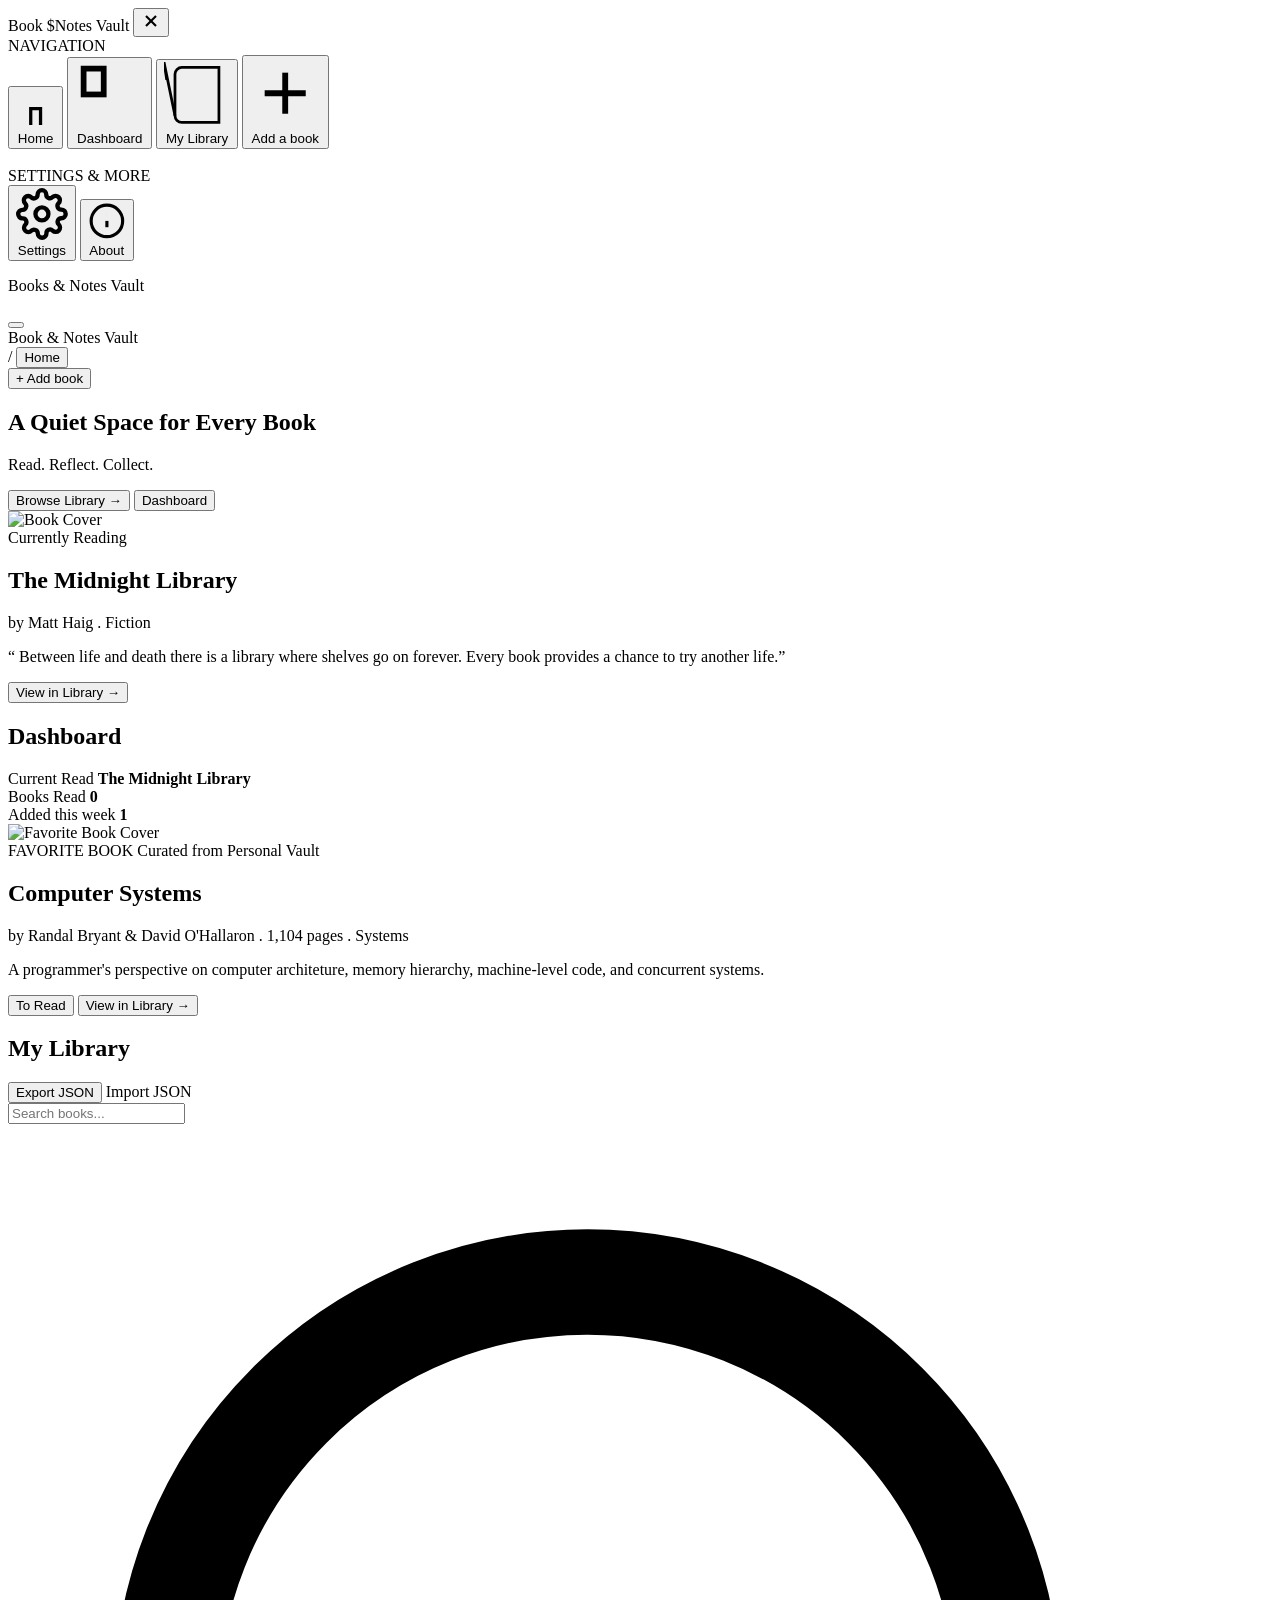
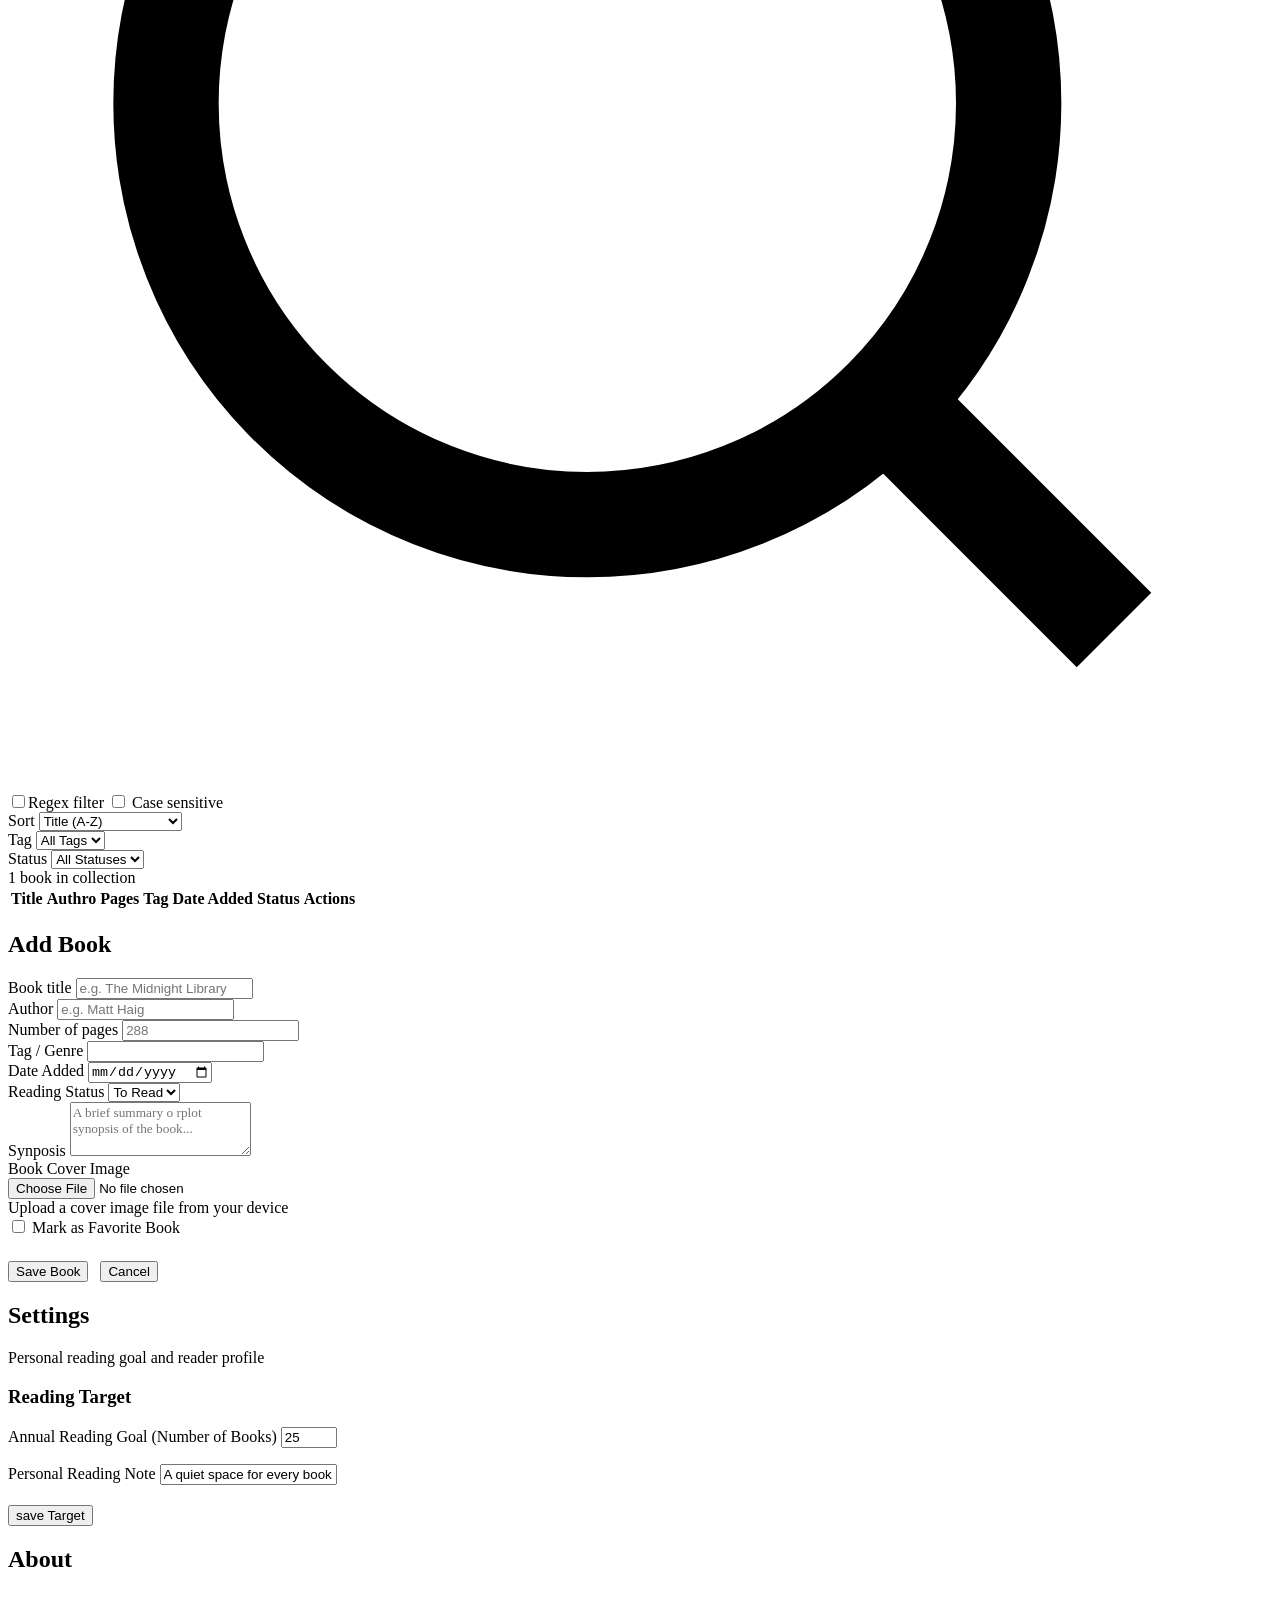
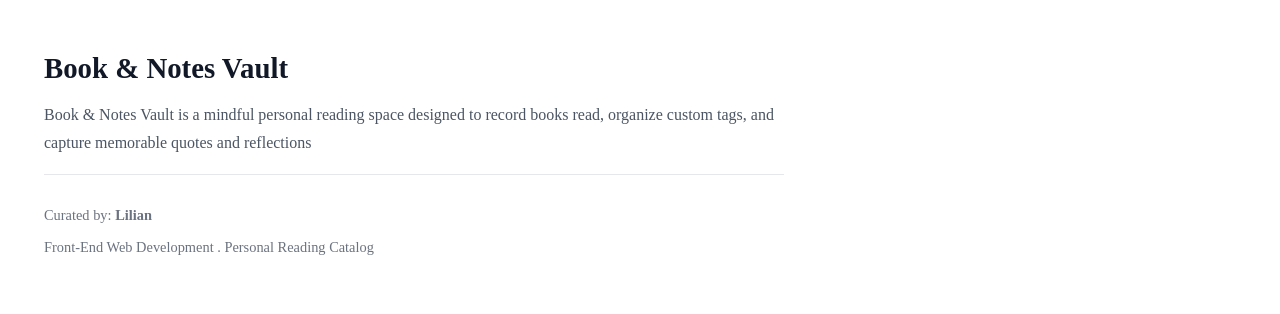
==== index.html @ d0d9c3d2 "Updating." ====
<!DOCTYPE html>
<html lang="en">

<head>
    <meta charset="UTF-8">
    <meta name="viewport" content="width=device-width, initial-scale=1.0">
    <title>Book $ Notes Vault</title>

    <meta name="desription" contnet="Apersonal reading space and book notes vault.">
    <meta name="author" content="Lilian">

    <link rel="preconnect" href="https://fonts.googleapis.com">
    <link rel="preconnect" href="https://fonts.gstatic.com" crossorigin>
    <link
        href="https://fonts.googleapis.com/css2?family=Lora:ital,wght@0,400;0,500;0,600;1,400&family=Outfit:wght@300;400;500;600;700&display=swap"
        rel="stylesheet">

    <link rel="stylesheet" href="styles/base.css">
    <link rel="stylesheet" href="styles/layout.css">
    <link rel="stylesheet" href="styles/components.css">
</head>

<body>

    <div class="drawer-backdrop" id="drawer-backdrop"></div>
    <aside class="nav-drawer" id="nav-drawer" aria-label="Navigation">
        <div class="drawer-top">
            <span class="brand-title">Book $Notes Vault</span>
            <button type="button" class="drawer-close" id="drawer-close-btn" aria-label="close menu">
                <svg viewBox="0 0 24 24" width="20" stroke="currentColor" stroke-width="2.5" fill="none">
                    <line x1="18" y1="6" x2="6" y2="18"></line>
                    <line x1="6" y1="6" x2="18" y2="18"></line>
                </svg>
            </button>
        </div>

        <div class="drawer-section-title">NAVIGATION</div>

        <nav class="drawer-nav">
            <button type="button" class="drawer-item active" data-view="home">
                <svg class="nav-icon" viewBox="0 0 24 24" fill="none" stroke="currentColor" stroke-width="2">
                    <path d="M3 919-7 9 7v11a2 2 0 0 1-2 2H5a2 2 0 0 1-2-2z"></path>
                    <polyline points="9 22 9 12 15 12 15 22"></polyline>
                </svg>

                Home
            </button>

            <button type="button" class="drawer-item" data-view="dashboard">
                <svg class="nav-icon" viewBox="0 0 24 24" fill="none" stroke="currentColor" stroke-width="2">
                    <rect x="3" y="3" width="7" height="9">
                        << /rect>
                            <rect x="14" y="3" width="7" height="5"></rect>
                            <rect x="14" y="12" width="7" height="9"></rect>
                            <rect x="3" y="16" width="7" height="5"></rect>
                </svg>

                Dashboard
            </button>

            <button type="button" class="drawer-item" data-view="catalog">
                <svg class="nav-icon" viewBox="0 0 24 24" fill="none" stroke="currentColor" stroke-wiidth="2">
                    <path d="M4 19.542.5 2.5 0 0 1 6.5 17H20"></path>
                    <path d="M6.5 2H20v20H6.5A2.5 2.5 0 0 1 4 19.5v-15A2.5 2.5 0 0 1 6.5 2z"></path>
                </svg>

                My Library

            </button>

            <button type="button" class="drawer-item" data-view="add-book">
                <svg class="nav-icon" viewBox="0 0 24 24" fill="none" stroke="currentColor" stroke-width="2">
                    <line x1="12" y1="5" x2="12" y2="19"></line>
                    <line x1="5" y1="12" x2="19" y2="12"></line>
                </svg>

                Add a book

            </button>

            <div class="drawer-section-title" style="margin-top: 18px;">SETTINGS & MORE</div>

            <button type="button" class="drawer-item" data-view="settings">
                <svg class="nav-icon" viewBox="0 0 24 24" fill="none" stroke="currentColor" stroke-width="2">
                    <circle cx="12" cy="12" r="3"></circle>
                    <path
                        d="M19.4 15a1.65 1.65 0 0 0 .33 1.82l.06.06a2 2 0 0 1 0 2.83 2 2 0 0 1-2.83 0l-.06-.06a1.65 1.65 0 0 0-1.82-.33 1.65 1.65 0 0 0-1 1.51V21a2 2 0 0 1-2 2 2 2 0 0 1-2-2v-.09A1.65 1.65 0 0 0 9 19.4a1.65 1.65 0 0 0-1.82.33l-.06.06a2 2 0 0 1-2.83 0 2 2 0 0 1 0-2.83l.06-.06a1.65 1.65 0 0 0 .33-1.82 1.65 1.65 0 0 0-1.51-1H3a2 2 0 0 1-2-2 2 2 0 0 1 2-2h.09A1.65 1.65 0 0 0 4.6 9a1.65 1.65 0 0 0-.33-1.82l-.06-.06a2 2 0 0 1 0-2.83 2 2 0 0 1 2.83 0l.06.06a1.65 1.65 0 0 0 1.82.33H9a1.65 1.65 0 0 0 1-1.51V3a2 2 0 0 1 2-2 2 2 0 0 1 2 2v.09a1.65 1.65 0 0 0 1 1.51 1.65 1.65 0 0 0 1.82-.33l.06-.06a2 2 0 0 1 2.83 0 2 2 0 0 1 0 2.83l-.06.06a1.65 1.65 0 0 0-.33 1.82V9a1.65 1.65 0 0 0 1.51 1H21a2 2 0 0 1 2 2 2 2 0 0 1-2 2h-.09a1.65 1.65 0 0 0-1.51 1z">
                    </path>
                </svg>

                Settings
            </button>

            <button type="button" class="drawer-item" data-view="about">
                <svg class="nav-icon" viewBox="0 0 24 24" fill="none" stroke="currentColor" stroke-width="2">
                    <circle cx="12" cy="12" r="10"></circle>
                    <line x1="12" y1="16" x2="12" y2="12"></line>
                    <line x1="12" y1="8" x2="12.01" y2="8"></line>
                </svg>

                About
            </button>
        </nav>

        <div class="drawer-footer">
            <p> Books & Notes Vault</p>
        </div>
    </aside>

    <div class="app-layout">
        <main class="main-content">

            <!-- Top Header Navigation Bar-->
            <header class="topbar">
                <div class="topbar-left">
                    <button type="button" class="btn-back" id="btn-back" aria-label="Go back" style="display: none;">
                        <svg width="18" height="18" viewBox="0 0 24 24" fill="none" stroke="currentColor"
                            stroke-width="2.2" stroke-liinecap="round" stroke-linejoin="round">
                            <line x1="19" y1="12" x2="5" y2="12"></line>
                            <polyline points="12 19 5 12 12 5"></polyline>
                        </svg>
                    </button>
                    <button type="button" class="hamburger-btn" id="hambruger-btn" aria-label="Toggle navigation menu"
                        title="Open navigation menu">
                        <span class="bar"></span>
                        <span class="bar"></span>
                        <span class="bar"></span>
                    </button>
                    <div class="brand topbar-brand" id="brand-home-link" title="Return to Home"
                        style="cursor: pointer;">
                        <span class="brand-title topbar-brand-title">Book & Notes Vault</span>
                        <div class="sep">/</span> <button type="button" class="breadcrumb-home-btn"
                                id="breadcrumb-home-btn">Home</button>
                            <span id="breadcrumb-sub"></span>
                        </div>
                    </div>
                    <div class="topbar-right">
                        <button type="button" class="btn btn-primary btn-sm btn-go-add">+ Add book</button>
                    </div>
            </header>

            <!-- VIEW 0: HOME PAGE -->
            <section class="view-section active" id="view-home">
                <div class="home-centered-wrap">

                    <div class="home-intro-centered">
                        <h1 class="home-headline">A Quiet Space for Every Book</h1>
                        <p class="home-subheadline">Read. Reflect. Collect.</p>
                        <div class="home-actions-centered">
                            <button type="button" class="btn btn-primary" id="home-cta-library">Browse Library
                                &rarr;</button>
                            <button type="button" class="btn btn-secondary" id="home-cta-dashboard">Dashboard</button>
                        </div>
                    </div>

                    <!-- Centered Large Spotlight Card-->
                    <div class="spotlight-centered-card">
                        <div class="spotlight-cover-large">
                            <img src="./assets/empty-book.svg" alt="Book Cover" class="spotlight-cover-img"
                                id="home-spotlight-img">
                        </div>

                        <div class="spotlight-details-large">
                            <span class="spotlight-simple-tag" id="home-spotlight-tag">Currently Reading</span>
                            <h2 class="spotlight-title-large" id="home-spotlight-title">The Midnight Library</h2>
                            <p class="spotlight-author-large" id="home-spotlight-author">by Matt Haig . Fiction</p>
                            <p class="spotlight-qoute-larger" id="home-spotlight-synopsis">
                                &ldquo; Between life and death there is a library where shelves go on forever. Every
                                book provides a chance to try another life.&rdquo;
                            </p>
                            <div class="spotlight-footer-large">
                                <button type="button" class="btn-link-action" id="home-spotlight-view-btn">View in
                                    Library &rarr;</button>
                            </div>
                        </div>
                    </div>

                </div>
            </section>

            <!-- VIEW 1: DASHBOARD -->
            <section class="view-section" id="view-dashboard">
                <div class="view-header">
                    <h1 class="header-title">Dashboard</h1>
                </div>

                <div class="stats-row stats-row-4">
                    <div class="card stat-card">
                        <span class="stat-label">Current Read</span>
                        <strong class="stat-value" id="stat-current-read">The Midnight Library</strong>
                    </div>
                    <div class="card stat-card">
                        <span class="stat-label">Books Read</span>
                        <strong class="stat-value" id="stat-books-read">0</strong>
                    </div>
                    <div class="card stat-card">
                        <span class="stat-lable">Added this week</span>
                        <strong class="stat-value" id="stat-added-week">1</strong>
                    </div>
                </div>

                <!-- Twice-Long Favorite Book Showcase Card -->
                <div class="card favorite-book-card" id="favorite-book-card">
                    <div class="fvaorite-card-content">
                        <div class="favorite-cover-preview">
                            <img src="./assests/empty-book.svg" alt="Favorite Book Cover" class="favorite-cover-img"
                                id="favorite-cover-img">
                        </div>
                        <div class="favorite-card-details">
                            <div class="favorite-card-badge-row">
                                <span class="favorite-card-badge" id="favorite-card-header-badge">FAVORITE BOOK</span>
                                <span class="favorite-card-subbadge" id="favorite-card-subbadge">Curated from Personal
                                    Vault</span>
                            </div>
                            <h2 class="favorite-book-title" id="favorite-book-title">Computer Systems</h2>
                            <div class="favorite-book-meta" id="favorite-book-author">by Randal Bryant &amp; David
                                O'Hallaron . 1,104 pages . Systems</div>
                            <p class="favorite-book-synopsis" id="favorite-book-synopsis">
                                A programmer's perspective on computer architeture, memory hierarchy, machine-level
                                code, and concurrent systems.
                            </p>
                            <div class="favorite-card-actions">
                                <button type="button" class="btn-toogle-status-pill" id="favorite-book-badge"
                                    title="Click to cycle status">To Read</button>
                                <button type="button" class="btn btn-secondary btn-sm" id="fav-view-library-btn">View in
                                    Library &rarr;</button>
                            </div>
                        </div>
                    </div>
                </div>
            </section>

            <!-- VIEW 2: CATALOG (MY LIBRARY) -->

            <section class="view-section" id="view-catalog">
                <div class="view-header">
                    <h1 class="header-title">My Library</h1>
                    <div class="view-header-actions">
                        <button type="button" class="btn btn-secondary btn-sm" id="btn-export-json">Export JSON</button>
                        <buttoon type="button" class="btn btn-secondary btn-sm" id="btn-import-trigger">Import
                            JSON</button>
                            <input type="file" id="import-file-input" accept=".json" style="display:none;">
                    </div>
                </div>

                <div class="search-row">
                    <div class="search-input-wrap">
                        <input type="text" id="catalog-search-input" class="search-input" placeholder="Search books...">
                        <svg class="search-icon" viewBox="0 0 24 24" fill="none" stroke="currentColor" stroke-width="2">
                            <circle cx="11" cy="11" r="8"></circle>
                            <line x1="21" y1="21" x2="16.61" y2="16.61"></line>
                        </svg>
                    </div>
                    <label class="checkbox-label">
                        <input type="checkbox" id="catalog-regex-check">Regex filter
                    </label>
                    <label class="checkbox-label">
                        <input type="checkbox" id="catalog-case-check"> Case sensitive
                    </label>
                </div>

                <div class="toolbar-strip">
                    <div class="select-field">
                        <label for="catalog-sort">Sort</label>
                        <select id="catalog-sort" class="form-select">
                            <option value="title-asc">Title (A-Z)</option>
                            <option value="title-desc">Title (A-Z)</option>
                            <option value="pages-desc">Pages (High to Low)</option>
                            <option value="date-desc">Recently Added</option>
                        </select>
                    </div>


                    <div class="select-field">
                        <label for="catalog-filter-tag">Tag</label>
                        <select id="catalog-filter-tag" class="form-select">
                            <option value="All">All Tags</option>
                        </select>
                    </div>

                    <div class="select-field">
                        <label for="catalog-filter-status">Status</label>
                        <select id="catalog-filter-status" class="form-select">
                            <option value="All">All Statuses</option>
                            <option value="Reading">Reading</option>
                            <option value="Read">Read</option>
                            <option value="To Read">To Read</option>
                        </select>
                    </div>
                </div>

                <!-- Desktop Books Table Card -->

                <div class="card table-card desktop-only-table">
                    <div class="table-card-header" id="table-count-lable">1 book in collection</div>
                    <div class="table-responsive">
                        <table class="catalog-table">
                            <thead>
                                <tr>
                                    <th>Title</th>
                                    <th>Authro</th>
                                    <th>Pages</th>
                                    <th>Tag</th>
                                    <th>Date Added</th>
                                    <th class="th-status">Status</th>
                                    <th class="th-actions">Actions</th>
                                </tr>
                            </thead>
                            <tbody id="catalog-table-body">
                            <tbody>
                        </table>
                    </div>
                </div>

                <!-- Mobile Books Card List-->

                <div class="mobile-books-container" id="mobile-books-container">
                </div>
            </section>

            <!-- VIEW 3: ADD BOOK -->
            <section class="view-section" id="view-add-book">
                <div class="view-header">
                    <h1 class="header-title" id="form-view-title">Add Book</h1>
                </div>

                <div class="card form-card">
                    <form id="book-form">
                        <input type="hidden" id="editind-book-id" value="">

                        <div class="form-grid">
                            <div class="form-field">
                                <label for="form-title" class="form-label">Book title</label>
                                <input type="text" id="form-title" class="form-input" required
                                    placeholder="e.g. The Midnight Library">
                            </div>


                            <div class="form-field">
                                <label for="form-author" class="form-label">Author</label>
                                <input type="text" id="form-author" class="form-input" required
                                    placeholder="e.g. Matt Haig">
                            </div>

                            <div class="form-field">
                                <label for="form-pages" class="form-label">Number of pages</label>
                                <input type="number" id="form-pages" class="form-input" required min="1"
                                    placeholder="288">
                            </div>

                            <div class="form-field">
                                <label for="form-tag" class="form-label">Tag / Genre</label>
                                <input type="text" id="form-tag" class="form-input"
                                    placeholders="e.g. Fiction, History, Philosophy...">
                            </div>

                            <div class="form-field">
                                <label for="form-date" class="form-label">Date Added</label>
                                <input type="date" id="form-date" class="form-input" required>
                            </div>

                            <div class="form-field">
                                <Label for="form-status" class="form-label">Reading Status</Label>
                                <select id="form-status" class="form-select">
                                    <option value="To read" selected>To Read</option>
                                    <option value="Reading">Reading</option>
                                    <option value="Read">Read</option>
                                </select>
                            </div>

                            <div class="form-field form-field-full">
                                <label for="form-synopsis" class="form-label">Synposis</label>
                                <textarea id="form-synopsis" class="form-input" rows="3"
                                    style="resize: vertical; font-family: inherit;"
                                    placeholder="A brief summary o rplot synopsis of the book..."></textarea>
                            </div>

                            <div class="form-field form-field-full">
                                <label class="form-label" for="form-cover-file">Book Cover Image</label>
                                <div class="cover-upload-box">
                                    <input type="file" id="form-cover-file" class="form-file-input" accept="image/*">
                                    <div class="cover-upload-info">Upload a cover image file from your device</div>
                                    <div class="cover-preview-row" id="cover-preview-row" style="display: none;">
                                        <img id="cover-preview-img" src="" alt="Cover Preview" class="cover-thumb">
                                        <button type="button" class="btn btn-secondary btn-sm"
                                            id="btn-remove-cover">Remove Image</button>
                                    </div>
                                </div>
                            </div>

                            <div class="form-field form-field-full">
                                <label class="checkbox-label">
                                    <input type="checkbox" id="form-is-favorite"> Mark as Favorite Book
                                </label>
                            </div>
                        </div>

                        <div class="form-actions" style="margin-top: 24px; display: flex; gap: 12px;">
                            <button type="submit" class="btn btn-primmary" id="btn-save-book">Save Book</button>
                            <button type="button" class="btn btn-secondary" id="btn-cancel-form">Cancel</button>
                        </div>
                    </form>
                </div>
            </section>

            <!-- VIEW 4: SETTINGS / READING TARGET -->
            <section class="view-section" id="view-settings">
                <div class="view-header">
                    <h1 class="header-title">Settings</h1>
                    <p class="header-subtitle">Personal reading goal and reader profile</p>
                </div>

                <div class="settings-grid" style="grid-template-columns: 1fr; max-width: 580px;">
                    <div class="card settings-card">
                        <h3 class="settings-card-title">Reading Target</h3>
                        <form id="settings-form">
                            <div class="form-field" style="margin-bottom: 16px;">
                                <label for="pref-reader-goal" class="form-label">Annual Reading Goal (Number of
                                    Books)</label>
                                <input type="number" id="pref-reader-goal" class="form-input" min="1" max="500"
                                    value="25">
                            </div>

                            <div class="form-field" style="margin-bottom: 20px;">
                                <label for="pref-reader-motto" class="form-label">Personal Reading Note</label>
                                <input type="text" id="pref-reader-motto" class="form-input"
                                    value="A quiet space for every book.">
                            </div>

                            <button type="submit" class="btn btn-primary">save Target</button>
                        </form>
                    </div>
                </div>
            </section>

            <!-- VIEW 5: ABOUT -->
            <section class="view-section" id="view-about">
                <div class="view-header">
                    <h1 class="header-title">About</h1>
                </div>

                <div class="card about-card" style="max-width: 740px; padding: 36px;">
                    <h2 style="font-family: var(--font-serif); font-size: 1.8rem; margin-bottom: 14px; color: #111827;">
                        Book & Notes Vault</h2>
                    <p style="color: #4B5563; line-height: 1.7; margin-bottom: 18px;">
                        Book & Notes Vault is a mindful personal reading space designed to record books read, organize
                        custom tags, and capture memorable quotes and reflections

                    </p>
                    <div style="border-top: 1px solid #E5E7EB; padding-top: 18px; margin-top: 18px;">
                        <p style="font-size: 0.9rem; color: #6B7280; margin-bottom: 6px;">Curated by:
                            <strong>Lilian</strong>
                        </p>
                        <p style="font-size: 0.9rem; color: #6B7280;">Front-End Web Development . Personal Reading
                            Catalog</p>
                    </div>
                </div>
            </section>

        </main>
    </div>

    <div class="toast" id="toast"></div>

    <script src="scripts/app.js"></script>
</body>

</html>
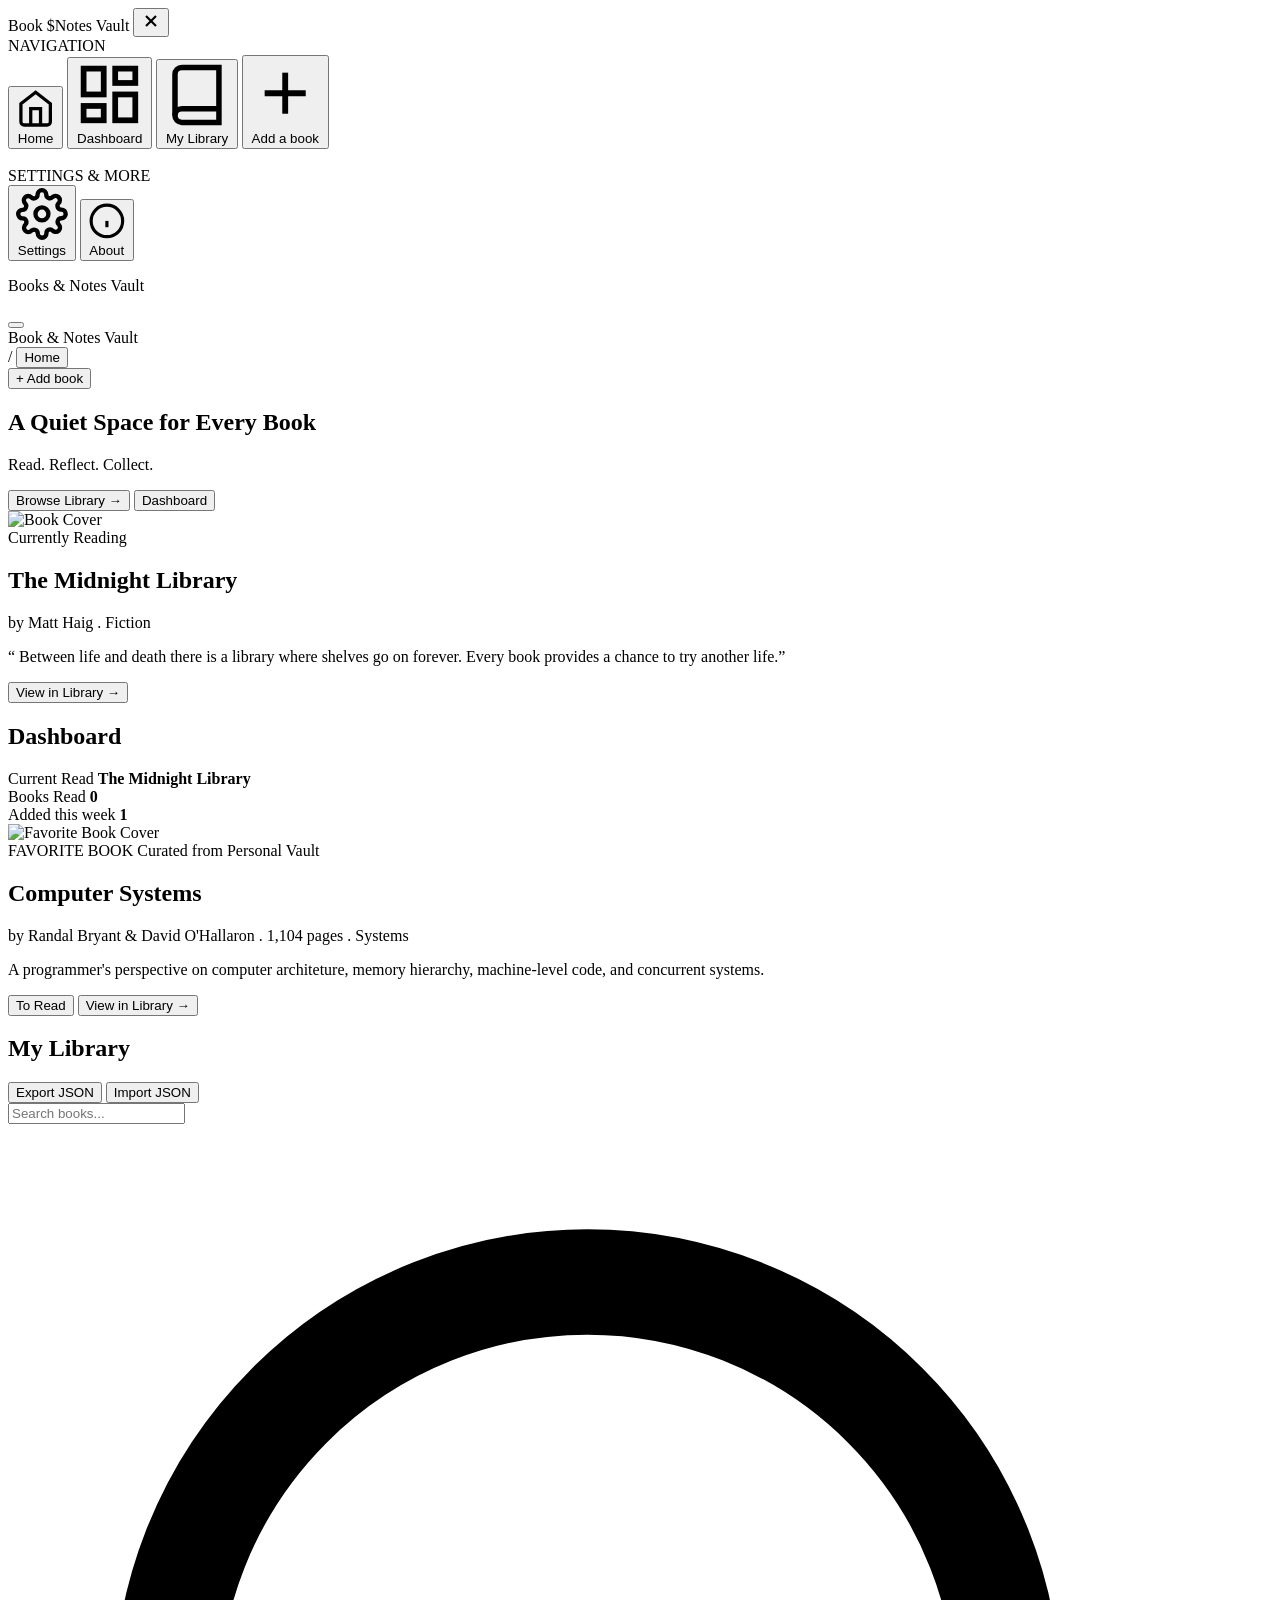
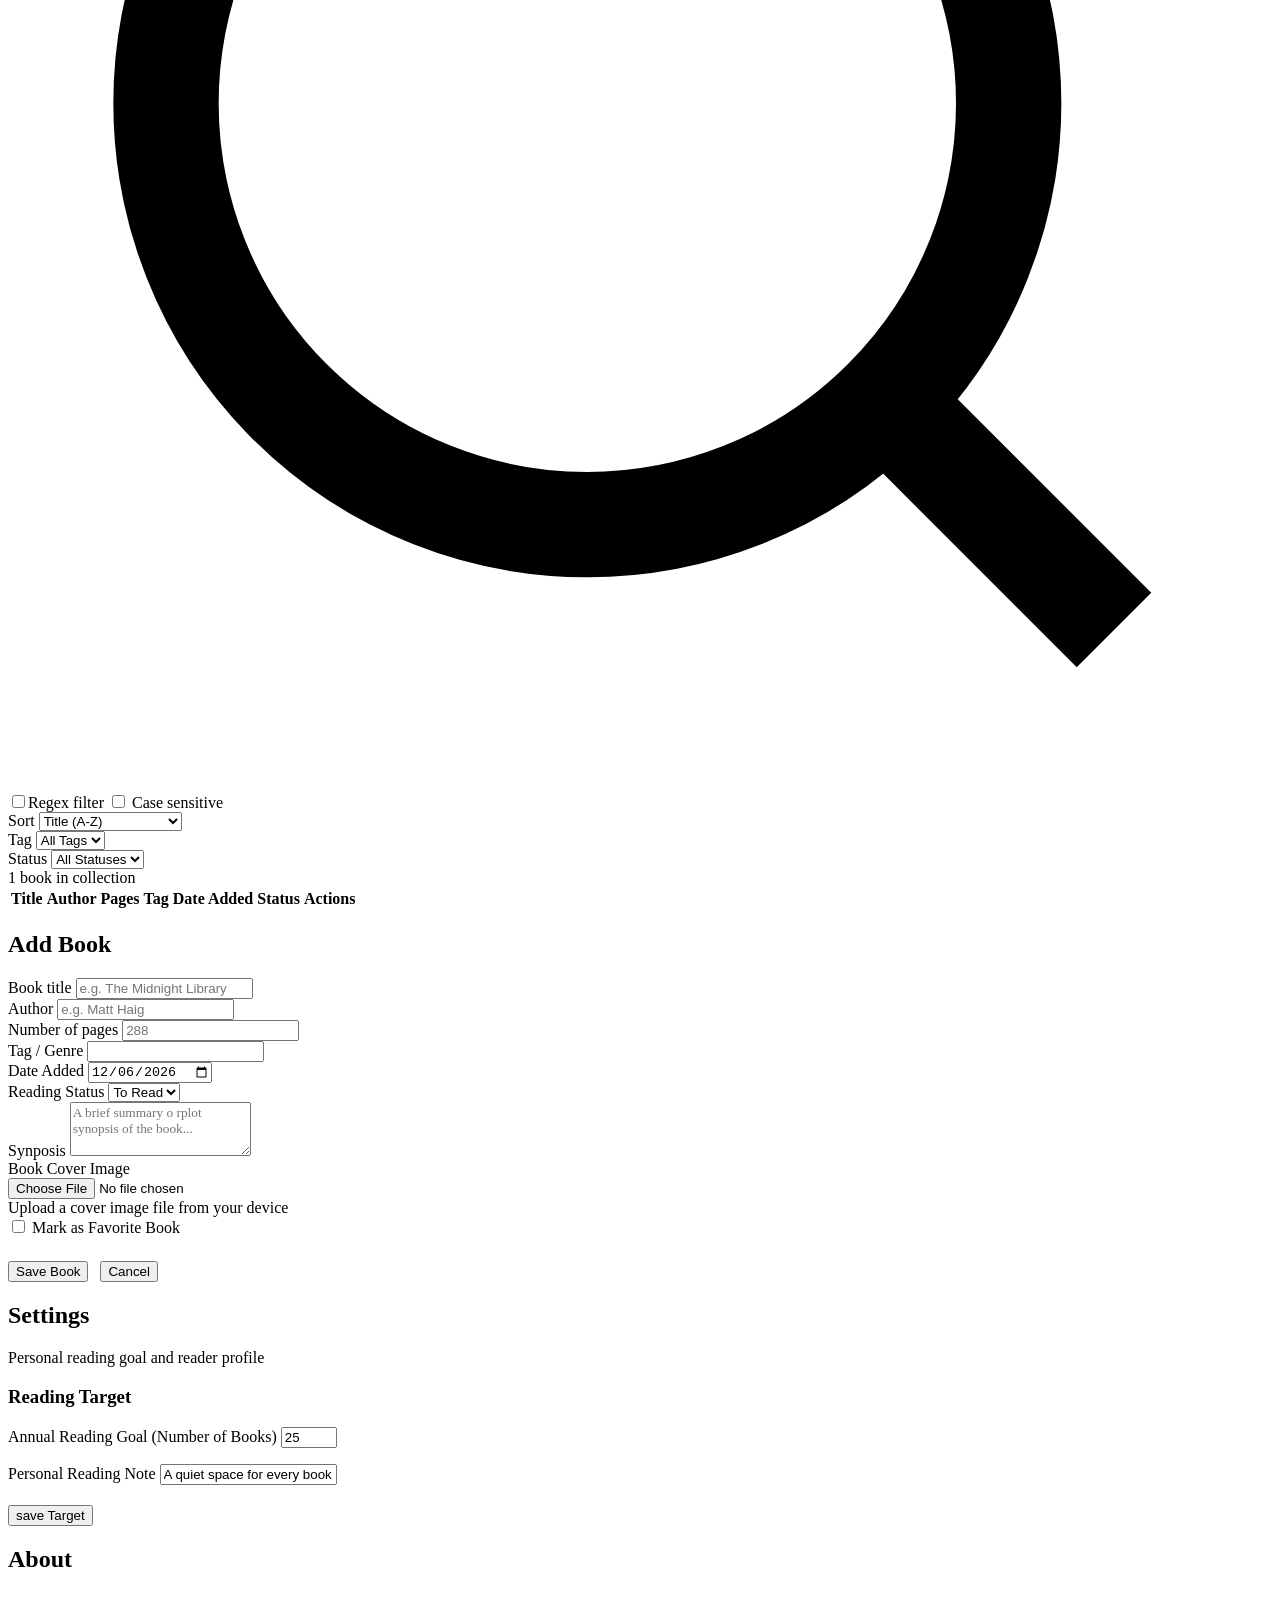
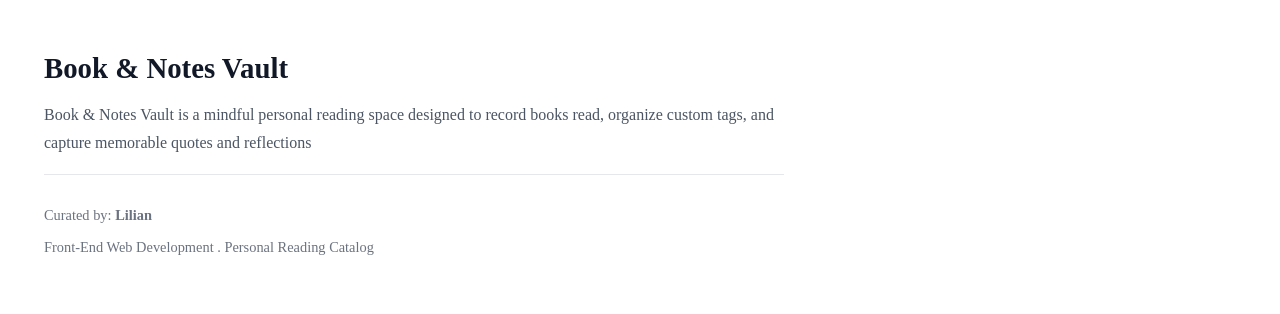
==== commit 9fd51d93: "Updates of seed json, main js and css." ====
--- a/index.html
+++ b/index.html
@@ -39,7 +39,7 @@
         <nav class="drawer-nav">
             <button type="button" class="drawer-item active" data-view="home">
                 <svg class="nav-icon" viewBox="0 0 24 24" fill="none" stroke="currentColor" stroke-width="2">
-                    <path d="M3 919-7 9 7v11a2 2 0 0 1-2 2H5a2 2 0 0 1-2-2z"></path>
+                    <path d="M3 9l9-7 9 7v11a2 2 0 0 1-2 2H5a2 2 0 0 1-2-2z"></path>
                     <polyline points="9 22 9 12 15 12 15 22"></polyline>
                 </svg>
 
@@ -49,7 +49,7 @@
             <button type="button" class="drawer-item" data-view="dashboard">
                 <svg class="nav-icon" viewBox="0 0 24 24" fill="none" stroke="currentColor" stroke-width="2">
                     <rect x="3" y="3" width="7" height="9">
-                        << /rect>
+                        </rect>
                             <rect x="14" y="3" width="7" height="5"></rect>
                             <rect x="14" y="12" width="7" height="9"></rect>
                             <rect x="3" y="16" width="7" height="5"></rect>
@@ -59,8 +59,8 @@
             </button>
 
             <button type="button" class="drawer-item" data-view="catalog">
-                <svg class="nav-icon" viewBox="0 0 24 24" fill="none" stroke="currentColor" stroke-wiidth="2">
-                    <path d="M4 19.542.5 2.5 0 0 1 6.5 17H20"></path>
+                <svg class="nav-icon" viewBox="0 0 24 24" fill="none" stroke="currentColor" stroke-width="2">
+                    <path d="M4 19.5A2.5 2.5 0 0 1 6.5 17H20"></path>
                     <path d="M6.5 2H20v20H6.5A2.5 2.5 0 0 1 4 19.5v-15A2.5 2.5 0 0 1 6.5 2z"></path>
                 </svg>
 
@@ -237,9 +237,9 @@
                     <h1 class="header-title">My Library</h1>
                     <div class="view-header-actions">
                         <button type="button" class="btn btn-secondary btn-sm" id="btn-export-json">Export JSON</button>
-                        <buttoon type="button" class="btn btn-secondary btn-sm" id="btn-import-trigger">Import
+                        <button type="button" class="btn btn-secondary btn-sm" id="btn-import-trigger">Import
                             JSON</button>
-                            <input type="file" id="import-file-input" accept=".json" style="display:none;">
+                            <input type="file" id="import-json-file" accept=".json" style="display:none;">
                     </div>
                 </div>
 
@@ -298,7 +298,7 @@
                             <thead>
                                 <tr>
                                     <th>Title</th>
-                                    <th>Authro</th>
+                                    <th>Author</th>
                                     <th>Pages</th>
                                     <th>Tag</th>
                                     <th>Date Added</th>
@@ -307,7 +307,7 @@
                                 </tr>
                             </thead>
                             <tbody id="catalog-table-body">
-                            <tbody>
+                            </tbody>
                         </table>
                     </div>
                 </div>
@@ -462,7 +462,7 @@
 
     <div class="toast" id="toast"></div>
 
-    <script src="scripts/app.js"></script>
+    <script src="scripts/main.js"></script>
 </body>
 
 </html>
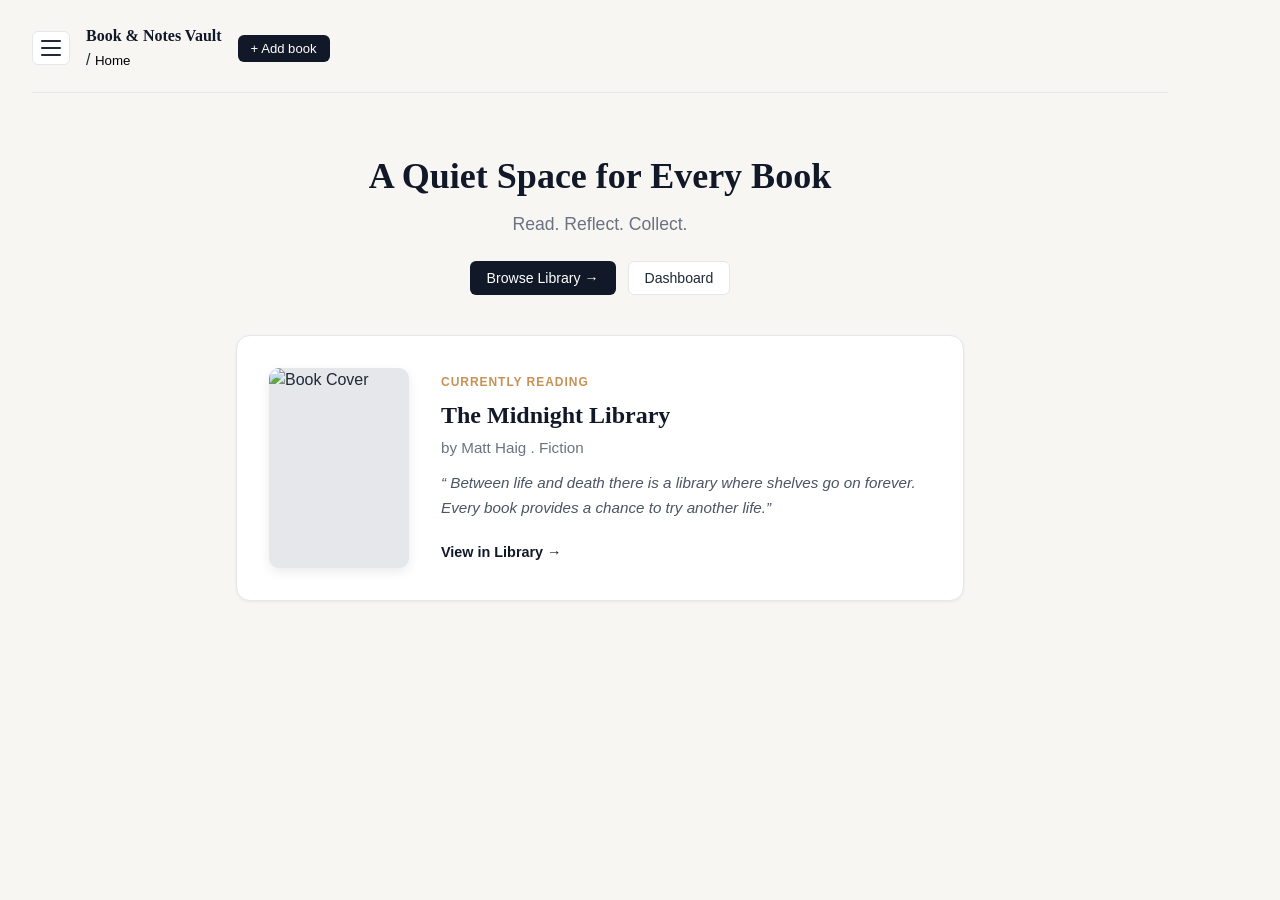
==== commit 29a32e06: "Move README to project root." ====
--- a/index.html
+++ b/index.html
@@ -15,9 +15,9 @@
         href="https://fonts.googleapis.com/css2?family=Lora:ital,wght@0,400;0,500;0,600;1,400&family=Outfit:wght@300;400;500;600;700&display=swap"
         rel="stylesheet">
 
-    <link rel="stylesheet" href="styles/base.css">
-    <link rel="stylesheet" href="styles/layout.css">
-    <link rel="stylesheet" href="styles/components.css">
+    <link rel="stylesheet" href="Styles/base.css">
+    <link rel="stylesheet" href="Styles/layout.css">
+    <link rel="stylesheet" href="Styles/components.css">
 </head>
 
 <body>
--- a/Styles/base.css
+++ b/Styles/base.css
@@ -0,0 +1,61 @@
+:root {
+   --font-sans: 'Outfit', -apple-sysem, BlinkMacSystemFont, 'Segoe UI', Roboto, sans-serif;
+   --font-serif: 'Lora', Georgia, serif;
+
+   --bg-app: #F7F6F3;
+   --bg-card: #FFFFFF;
+   --bg-sidebar: #191716;
+   --text-main: #1F2937;
+   --text-muted: #6B7280;
+   --border-color: #E5E7EB;
+
+   --accent-gold: #C69255;
+   --accent-dark: #111827;
+   --accent-blue: #3B82F6;
+   --accent-green: #10B981;
+   --accent-red: #EF4444;
+
+   --radius-sm: 6px;
+   --radius-md: 10px;
+   --radius-lg: 14px;
+   --shadow-sm: 0 1px 3px rgba(0, 0, 0, 0.06);
+   --shadow-md: 0 4px 12px rgba(0, 0, 0, 0.08);
+}
+
+* {
+   margin: 0;
+   padding: 0;
+   box-sizing: border-box;
+}
+
+body {
+   font-family: var(--font-sans);
+   background-color: var(--bg-app);
+   color: var(--text-main);
+   line-height: 1.5;
+   min-height: 100vh;
+}
+
+h1, h2, h3, .brand-title {
+   font-family: var(--font-serif);
+   font-weight: 600;
+   color: #111827;
+}
+
+a {
+   color: inherit;
+   text-decoration: none;
+}
+
+button {
+   font-family: inherit;
+   cursor: pointer;
+   border: none;
+   background: none;
+}
+
+svg {
+   width: 20px;
+   height: 20px;
+   flex-shrink: 0;
+}
--- a/Styles/layout.css
+++ b/Styles/layout.css
@@ -0,0 +1,145 @@
+.app-layout {
+  display: flex;
+  min-height: 100vh;
+}
+
+.main-content {
+  flex: 1;
+  padding: 24px 32px 48px;
+  max-width: 1200px;
+  width: 0 auto;
+}
+
+/* Top Header Bar */
+.topbar {
+  display: flex;
+  align-items: center;
+  justify-content: space-between;
+  padding-bottom: 20px;
+  margin-bottom: 24px;
+  border-bottom: 1px solid var(--border-color)
+}
+
+.topbar-left {
+  display: flex;
+  align-items: center;
+  gap: 16px;
+}
+
+.hamburger-btn {
+  display: flex;
+  flex-direction: column;
+  gap: 5px;
+  padding: 8px;
+  border-radius: var(--radius-sm);
+  background: #FFF;
+  border: 1px solid var(--border-color);
+}
+
+.hamburger-btn .bar {
+  width: 20px;
+  height: 2px;
+  background-color: var(--text-main);
+  border-radius: 2px;
+}
+
+/* View Section Visibility */
+.view-section {
+display: none;
+}
+
+.view-section.active {
+  display: block;
+}
+
+/*Navigation Drawer */
+.drawer-backdrop {
+  position: fixed;
+  inset: 0;
+  background: rgba(0,0,0,0.45);
+  backdrop-filter: blur(2px);
+  z-index: 998;
+  opacity: 0;
+  pointer-events: none;
+  transition: opacity 0.25s ease;
+}
+
+.drawer-backdrop.active {
+  opacity: 1;
+  pointer-events: auto;
+}
+
+.nav-drawer {
+  position: fixed;
+  top: 0;
+  left: 0;
+  bottom: 0;
+  width: 280px;
+  background: var(--bg-sidebar);
+  color: #FFF;
+  z-index: 999;
+  transform: translateX(-100%);
+  transition: transform 0.28s cubic-bezier(0.4, 0, 0.2, 1);
+  display: flex;
+  flex-direction: column;
+  padding: 24px 20px;
+}
+
+.nav-drawer.active {
+  transform: translateX(0);
+}
+
+.drawer-top {
+  display: flex;
+  align-items: center;
+  justify-content: space-between;
+  margin-bottom: 24px;
+}
+
+.drawer-top .brand-title {
+  color: #FFF;
+  font-size: 1.25rem;
+}
+
+.drawer-close {
+  color: #9CA3AF;
+  padding: 4px;
+}
+
+.drawer-section-title {
+  font-size: 0.75rem;
+  font-weight: 600;
+  letter-spacing: 0.08em;
+  color: #6B7280;
+  margin: 16px 0 8px;
+}
+
+.drawer-nav {
+  display: flex;
+  flex-direction: column;
+  gap: 4px;
+  flex: 1;
+}
+
+.drawer-item {
+  display: flex;
+  align-items: center;
+  gap: 12px;
+  padding: 10px 14px;
+  border-radius: var(--radius-sm);
+  color: #D1D5DB;
+  font-size: 0.92rem;
+  transition: background 0.15s, color 0.15s;
+}
+
+.drawer-item:hover, .drawer-items.active {
+  background: rgba(255, 255, 255, 0.1);
+  color: #FFF;
+}
+
+.drawer-footer {
+  font-size: 0.8rem;
+  color: #6B7280;
+  padding-top: 16px;
+  border-top: 1px solid rgba(255, 255, 255, 0.1);
+}
--- a/Styles/components.css
+++ b/Styles/components.css
@@ -0,0 +1,462 @@
+/* Cards Containers with soft drop shadows and rounded corners */
+.card {
+  background: var(--bg-card);
+  border: 1px solid var(--border-color);
+  border-radius: var(--radius-lg);
+  padding: 24px;
+  box-shadow: var(--shadow-sm);
+  margin-bottom: 24px;
+}
+
+/* Home Page */
+.home-centered-wrap {
+  max-width: 760px;
+  margin: 0 auto;
+  text-align: center;
+  padding: 32px 16px;
+}
+
+.home-headline {
+  font-size: 2.25rem;
+  color: #111827;
+  margin-bottom: 8px;
+  font-family: var(--font-serif);
+}
+
+.home-subheadline {
+  font-size: 1.1rem;
+  color: #6B7280;
+  margin-bottom: 24px;
+}
+
+.home-actions-centered {
+  display: flex;
+  justify-content: center;
+  gap: 12px;
+  margin-bottom: 40px;
+}
+
+/* Featured spotlight card showing the book currently being read */
+.spotlight-centered-card {
+  background: #FFF;
+  border: 1px solid var(--border-color);
+  border-radius: var(--radius-lg);
+  padding: 32px;
+  display: flex;
+  gap: 32px;
+  text-align: left;
+  box-shadow: var(--shadow-sm);
+  align-items: center;
+}
+
+.spotlight-cover-large { flex-shrink: 0; }
+.spotlight-cover-img {
+  width: 140px;
+  height: 200px;
+  object-fit: cover;
+  border-radius: var(--radius-md);
+  box-shadow: var(--shadow-md);
+  background: #E5E7EB;
+  display: block;
+}
+
+.spotlight-simple-tag {
+  font-size: 0.75rem;
+  font-weight: 700;
+  color: var(--accent-gold);
+  text-transform: uppercase;
+  letter-spacing: 0.08em;
+  display: block;
+  margin-bottom: 6px;
+}
+
+.spotlight-title-large {
+  font-size: 1.5rem;
+  color: #111827;
+  margin-bottom: 4px;
+  font-family: var(--font-serif);
+}
+
+.spotlight-author-large {
+  font-size: 0.95rem;
+  color: #6B7280;
+  margin-bottom: 12px;
+}
+
+.spotlight-qoute-larger {
+  font-size: 0.95rem;
+  font-style: italic;
+  color: #4B5563;
+  line-height: 1.6;
+  margin-bottom: 20px;
+}
+
+.btn-link-action {
+  color: var(--accent-dark);
+  font-weight: 600;
+  font-size: 0.9rem;
+  display: inline-flex;
+  align-items: center;
+  gap: 4px;
+}
+
+/* column statistics grid displaying total books and pages */
+.stats-row {
+  display: grid;
+  grid-template-columns: repeat(3, 1fr);
+  gap: 20px;
+  margin-bottom: 28px;
+}
+
+.stat-card {
+  background: #FFF;
+  border: 1px solid var(--border-color);
+  border-radius: var(--radius-md);
+  padding: 20px;
+  box-shadow: var(--shadow-sm);
+}
+
+.stat-label, .stat-lable {
+  font-size: 0.8rem;
+  color: #6B7280;
+  text-transform: uppercase;
+  letter-spacing: 0.04em;
+  font-weight: 600;
+  display: block;
+  margin-bottom: 6px;
+}
+
+.stat-value {
+  font-size: 1.75rem;
+  font-weight: 700;
+  color: #111827;
+}
+
+/* Favorite Book Card layout with gold badges and cover preview */
+.favorite-book-card {
+  background: #FFF;
+  border: 1px solid var(--border-color);
+  border-radius: var(--radius-lg);
+  padding: 28px;
+  box-shadow: var(--shadow-sm);
+  margin-bottom: 24px;
+}
+
+.favorite-card-content {
+  display: flex;
+  gap: 28px;
+  align-items: center;
+}
+
+.favorite-cover-preview { flex-shrink: 0; }
+.favorite-cover-img {
+  width: 130px;
+  height: 180px;
+  object-fit: cover;
+  border-radius: var(--radius-md);
+  box-shadow: var(--shadow-md);
+  background: #E5E7EB;
+  display: block;
+}
+
+.favorite-card-badge-row {
+  display: flex;
+  align-items: center;
+  gap: 8px;
+  margin-bottom: 6px;
+}
+
+.favorite-card-badge {
+  font-size: 0.75rem;
+  font-weight: 700;
+  color: var(--accent-gold);
+  text-transform: uppercase;
+  letter-spacing: 0.08em;
+}
+
+.favorite-card-subbadge { font-size: 0.8rem; color: #9CA3AF;}
+.favorite-book-title {
+  font-size: 1.4rem;
+  color: #111827;
+  margin: 4px 0;
+  font-family: var(--font-serif);
+}
+
+.favorite-book-meta {
+  font-size: 0.9rem;
+  color: #6B7280;
+  margin-bottom: 12px;
+}
+
+.favorite-book-synopsis {
+  font-size: 0.92rem;
+  color: #4B5563;
+  line-height: 1.6;
+  margin-bottom: 18px;
+}
+
+.favorite-card-actions {
+  display: flex;
+  gap: 12px;
+  align-items: center;
+}
+
+.btn-toggle-status-pill {
+  padding: 5px 12px;
+  border-radius: 9999px;
+  font-size: 0.8rem;
+  font-weight: 600;
+  background: #DBEAFE;
+  color: #1E40AF;
+  border: 1px solid #BFDBFF;
+  cursor: pointer;
+}
+
+/* Catalog View: Search & Toolbar */
+.view-header {
+  display: flex;
+  justify-content: space-between;
+  align-items: center;
+  margin-bottom: 24px;
+}
+
+.view-header-actions { display: flex; gap: 10px; }
+
+/* Search input field with regex filter and case sensitive checkboxes */
+.search-row {
+  display: flex;
+  align-items: center;
+  gap: 16px;
+  margin-bottom: 16px;
+  flex-wrap: wrap;
+}
+
+.search-input-wrap {
+  position: relative;
+  flex: 1;
+  min-width: 260px;
+  display: flex;
+  align-items: center;
+}
+
+.search-input {
+  width: 100%;
+  padding: 10px 14px 10px 38px;
+  border: 1px solid var(--border-color);
+  border-radius: var(--radius-sm);
+  font-size: 0.9rem;
+  background: #FFF;
+  outline: none;
+}
+
+.search-input:focus { border-color: #111827; }
+.search-icon {
+  position: absolute;
+  left: 12px;
+  width: 16px !important;
+  height: 16px !important;
+  color: #9CA3AF;
+  pointer-events: none;
+}
+
+.checkBox-lable {
+  display: flex;
+  align-items: center;
+  gap: 6px;
+  font-size: 0.88remm;
+  color: #4B5563;
+  cursor: pointer;
+}
+
+.toolbar-strip {
+  display: flex;
+  gap: 20px;
+  align-items: center;
+  margin-bottom: 20px;
+  background: #FFF;
+  padding: 12px 18px;
+  border-radius: var(--radius-sm);
+  border: 1px solid var(--border-color);
+  flex-wrap: wrap;
+}
+
+.select-field {
+  display: flex;
+  align-items: center;
+  gap: 8px;
+  font-size: 0.88rem;
+  color: #4B5563;
+}
+
+.select-field select, .form-select {
+  padding: 6px 12px;
+  border: 1px solid var(--border-color);
+  border-radius: var(--radius-sm);
+  font-size: 0.88rem;
+  background: #FFF;
+  outline: none;
+}
+
+.table-count-label, #table-count-label {
+  font-size: 0.85rem;
+  color: #6B7280;
+  margin-bottom: 10px;
+  font-weight: 500;
+  display: block;
+}
+
+/*Catalog Table with custom borders and zebra hover  */
+.table-container, .desktop-only-table {
+  background: #FFF;
+  border: 1px solid var(--border-color);
+  border-radius: var(--radius-md);
+  overflow: hidden;
+  box-shadow: var(--shadow-sm);
+  margin-bottom: 24px;
+}
+
+.catalog-table, .books-table {
+  width: 100%;
+  border-collapse: collapse;
+  text-align: left;
+}
+
+.catalog-table th, .books-table th{
+  background: #F9FAFB;
+  padding: 12px 16px;
+  font-size: 0.82rem;
+  text-transform: uppercase;
+  letter-spacing: 0.05em;
+  color: #6B7280;
+  font-weight: 600;
+  border-bottom: 1px solid var(--border-color);
+}
+
+.catalog-table td, .books-table td {
+  padding: 14px 16px;
+  font-size: 0.9rem;
+  border-bottom: 1px solid var(--border-color);
+  vertical-align: middle;
+}
+
+.catalog-table tr:last-child td, .books-table tr:last-child td { border-bottom: none; }
+.catalog-table tr:hover, .books-table tr:hover { background: #FAFAFA; }
+
+/* Action Button styles with clear hover and active state trasnitions   */
+.btn {
+  padding: 8px 16px;
+  border-radius: var(--radius-sm);
+  font-size: 0.88rem;
+  font-weight: 500;
+  display: inline-flex;
+  align-items: center;
+  gap: 6px;
+  cursor: pointer;
+  border: 1px solid transparent;
+  transition: all 0.15s;
+}
+
+.btn-primary { background: #111827; color: #FFF; }
+.btn-primary:hover { background: #374151; }
+.btn-secondary { background: #FFF; border-color: var(--border-color); color: #1F2937; }
+.btn-secondary:hover { background: #F9FAFB; }
+.btn-sm { padding: 5px 12px; font-size: 0.82rem; }
+
+.btn-action {
+  padding: 4px 10px;
+  font-size: 0.8rem;
+  border-radius: var(--radius-sm);
+  border: 1px solid var(--border-color);
+  background: #FFF;
+  cursor: pointer;
+}
+
+.btn-delete { color: #EF4444; }
+.btn-delete:hover { background: #FEE2E2; border-color: #FECACA; }
+
+/* Add Book Form Card with book inputs and form styling with top aligned labels , focused borders */
+.form-card, .book-form-card {
+  background: #FFF;
+  border: 1px solid var(--border-color);
+  border-radius: var(--radius-lg);
+  padding: 32px;
+  box-shadow: var(--shadow-sm);
+  max-width: 800px;
+  margin: 0 auto 32px;
+}
+
+.form-group, .form-field { margin-bottom: 20px; }
+.form-label {
+  display: block;
+  font-size: 0.88rem;
+  font-weight: 600;
+  color: #111827;
+  margin-bottom: 6px;
+}
+
+.form-input, .form-textarea, textarea {
+  width: 100%;
+  padding: 10px 14px;
+  border: 1px solid var(--border-color);
+  border-radius: var(--radius-sm);
+  font-size: 0.92rem;
+  font-family: inherit;
+  background: #FFF;
+  outline: none;
+}
+
+.form-input:focus, .form-textarea:focus, textarea:focus, textarea:focus { border-color: #111827; }
+.form-acions { display: flex; gap: 12px; margin-top: 28px; }
+
+/* Toast Notification to save and delete notifications on the bottom right corner */
+.toast {
+  position: fixed;
+  bottom: 24px;
+  right: 24px;
+  padding: 12px 20px;
+  background: #111827;
+  color: #FFF;
+  border-radius: var(--radius-md);
+  font-size: 0.88rem;
+  box-shadow: var(--shadow-md);
+  opacity: 0;
+  transform: translateY(12px);
+  pointer-events: none;
+  transition: all 0.25s ease;
+  z-index: 1000;
+}
+
+.toast.show { opacity: 1; transform: translateY(0); }
+
+/* Responsive where mobile view hides desktop tables and stacks all cards vertically */
+@media (min-width: 76px) {
+  #mobile-books-container, .mobile-books-container { display: none; }
+}
+
+@media (max-width: 768px) {
+  .desktop-only-table, .table-container { display:none; }
+  .stats-row { grid-template-columns: 1fr; }
+  .spotlight-centered-card, .favorite-card-content {flex-direction: column; text-align: center; }
+  .favorite-card-actions { justfiy-content: center; }
+}
+
+
+
+
+
+
+
+
+
+
+
+
+
+
+
+
+
+
+
+
+
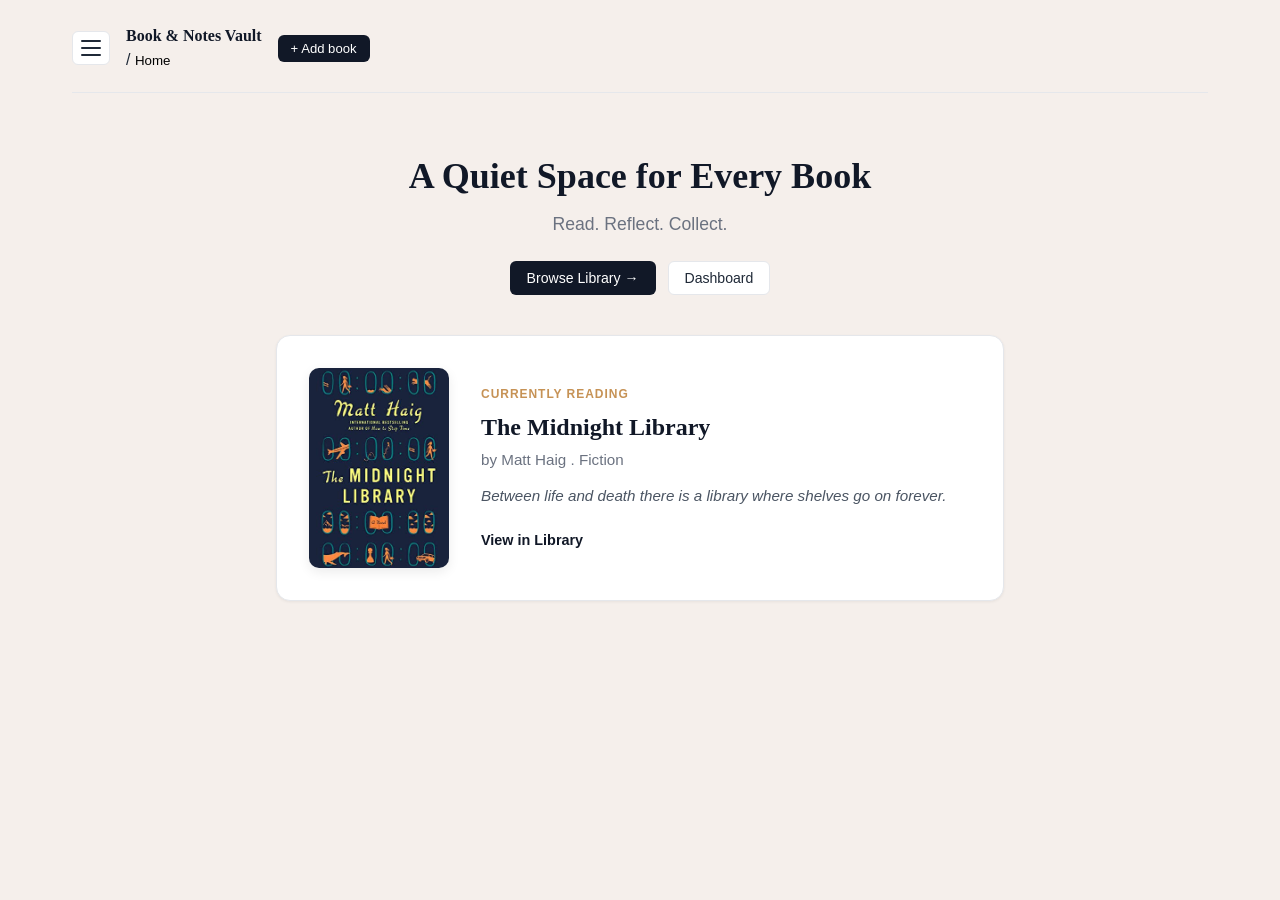
==== commit 0814bf53: "Updates in main.js." ====
--- a/index.html
+++ b/index.html
@@ -194,7 +194,7 @@
                         <strong class="stat-value" id="stat-books-read">0</strong>
                     </div>
                     <div class="card stat-card">
-                        <span class="stat-lable">Added this week</span>
+                        <span class="stat-label">Added this week</span>
                         <strong class="stat-value" id="stat-added-week">1</strong>
                     </div>
                 </div>
@@ -203,7 +203,7 @@
                 <div class="card favorite-book-card" id="favorite-book-card">
                     <div class="fvaorite-card-content">
                         <div class="favorite-cover-preview">
-                            <img src="./assests/empty-book.svg" alt="Favorite Book Cover" class="favorite-cover-img"
+                            <img src="./assets/computer-systems.jpg" alt="Favorite Book Cover" class="favorite-cover-img"
                                 id="favorite-cover-img">
                         </div>
                         <div class="favorite-card-details">
@@ -239,7 +239,7 @@
                         <button type="button" class="btn btn-secondary btn-sm" id="btn-export-json">Export JSON</button>
                         <button type="button" class="btn btn-secondary btn-sm" id="btn-import-trigger">Import
                             JSON</button>
-                            <input type="file" id="import-json-file" accept=".json" style="display:none;">
+                            <input type="file" id="import-file-input" accept=".json" style="display:none;">
                     </div>
                 </div>
 
@@ -292,7 +292,7 @@
                 <!-- Desktop Books Table Card -->
 
                 <div class="card table-card desktop-only-table">
-                    <div class="table-card-header" id="table-count-lable">1 book in collection</div>
+                    <div class="table-card-header" id="table-count-label">1 book in collection</div>
                     <div class="table-responsive">
                         <table class="catalog-table">
                             <thead>
@@ -326,7 +326,7 @@
 
                 <div class="card form-card">
                     <form id="book-form">
-                        <input type="hidden" id="editind-book-id" value="">
+                        <input type="hidden" id="editing-book-id" value="">
 
                         <div class="form-grid">
                             <div class="form-field">
@@ -362,7 +362,7 @@
                             <div class="form-field">
                                 <Label for="form-status" class="form-label">Reading Status</Label>
                                 <select id="form-status" class="form-select">
-                                    <option value="To read" selected>To Read</option>
+                                    <option value="To Read" selected>To Read</option>
                                     <option value="Reading">Reading</option>
                                     <option value="Read">Read</option>
                                 </select>
@@ -396,7 +396,7 @@
                         </div>
 
                         <div class="form-actions" style="margin-top: 24px; display: flex; gap: 12px;">
-                            <button type="submit" class="btn btn-primmary" id="btn-save-book">Save Book</button>
+                            <button type="submit" class="btn btn-primary" id="btn-save-book">Save Book</button>
                             <button type="button" class="btn btn-secondary" id="btn-cancel-form">Cancel</button>
                         </div>
                     </form>
--- a/Styles/base.css
+++ b/Styles/base.css
@@ -30,7 +30,7 @@
 
 body {
    font-family: var(--font-sans);
-   background-color: var(--bg-app);
+   background-color: #F5EFEB;
    color: var(--text-main);
    line-height: 1.5;
    min-height: 100vh;
--- a/Styles/layout.css
+++ b/Styles/layout.css
@@ -7,7 +7,8 @@
   flex: 1;
   padding: 24px 32px 48px;
   max-width: 1200px;
-  width: 0 auto;
+  margin: 0 auto;
+  width: 100%;
 }
 
 /* Top Header Bar */
